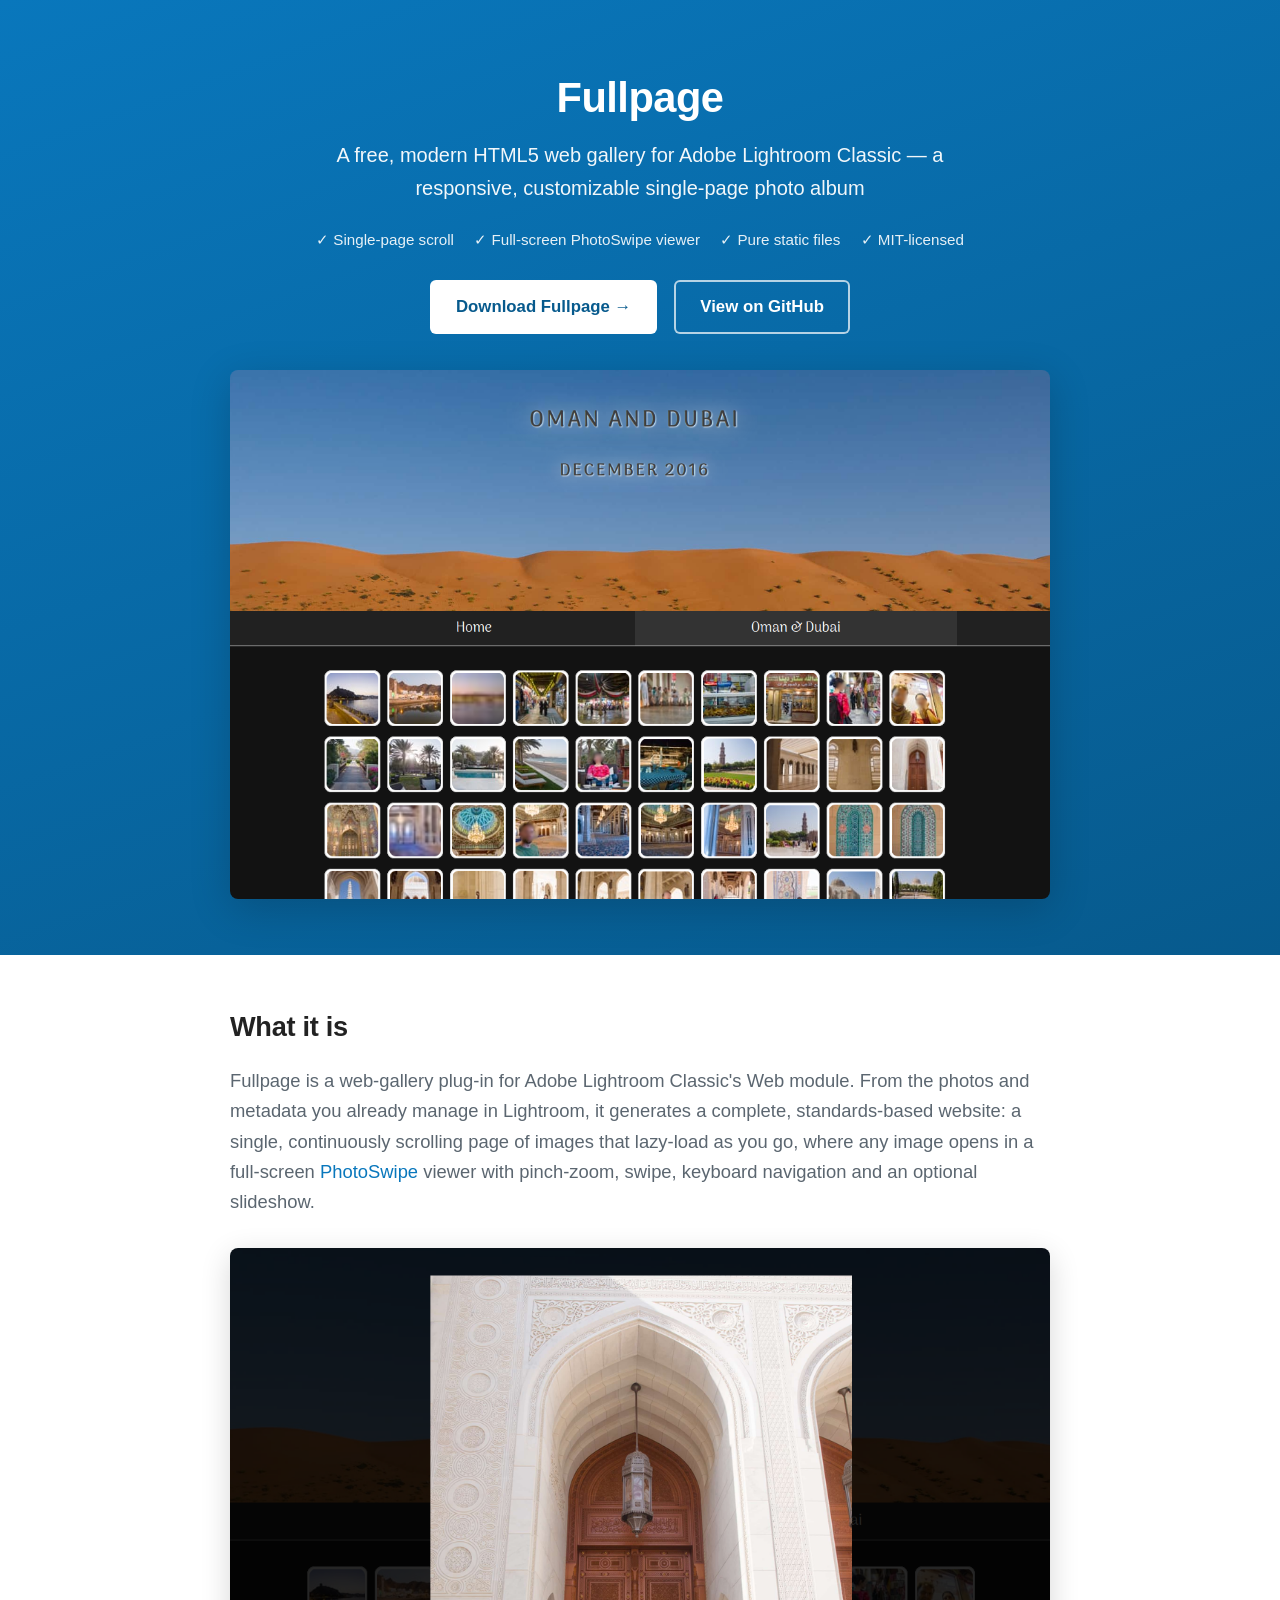
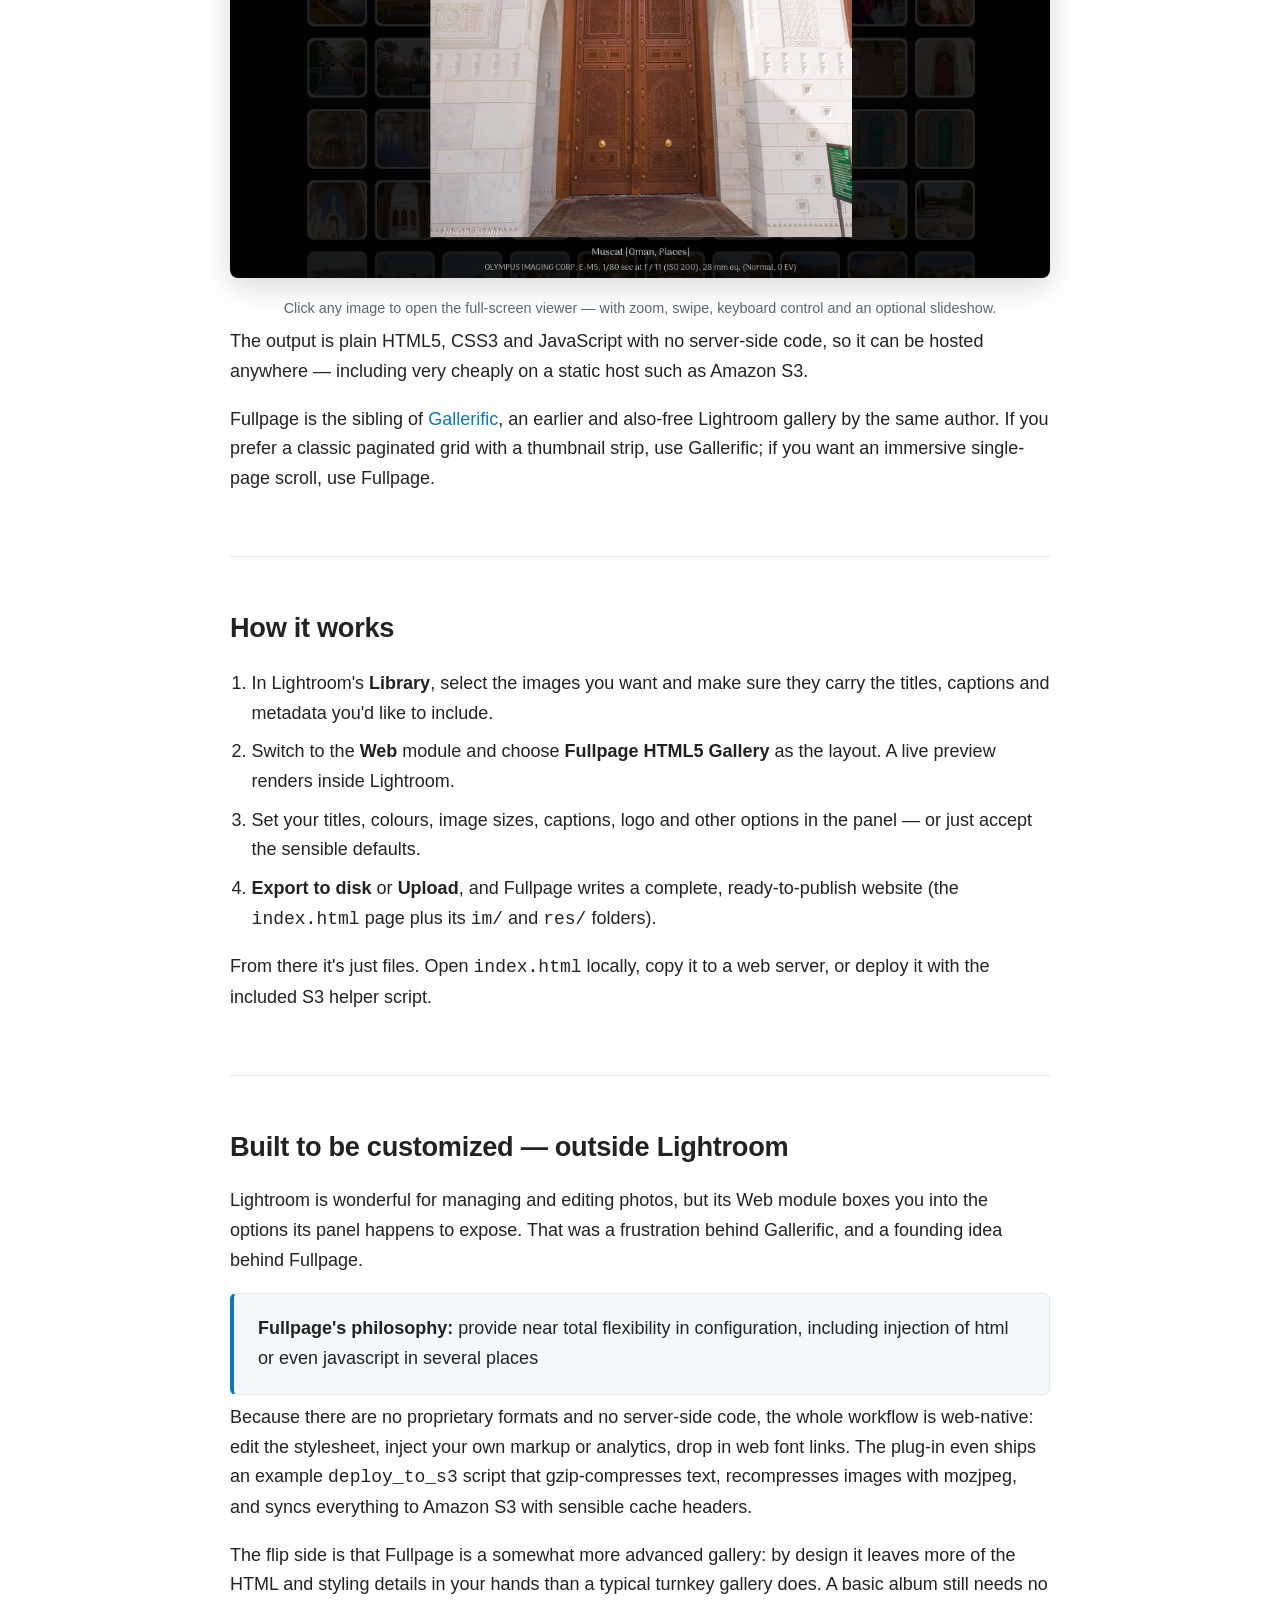
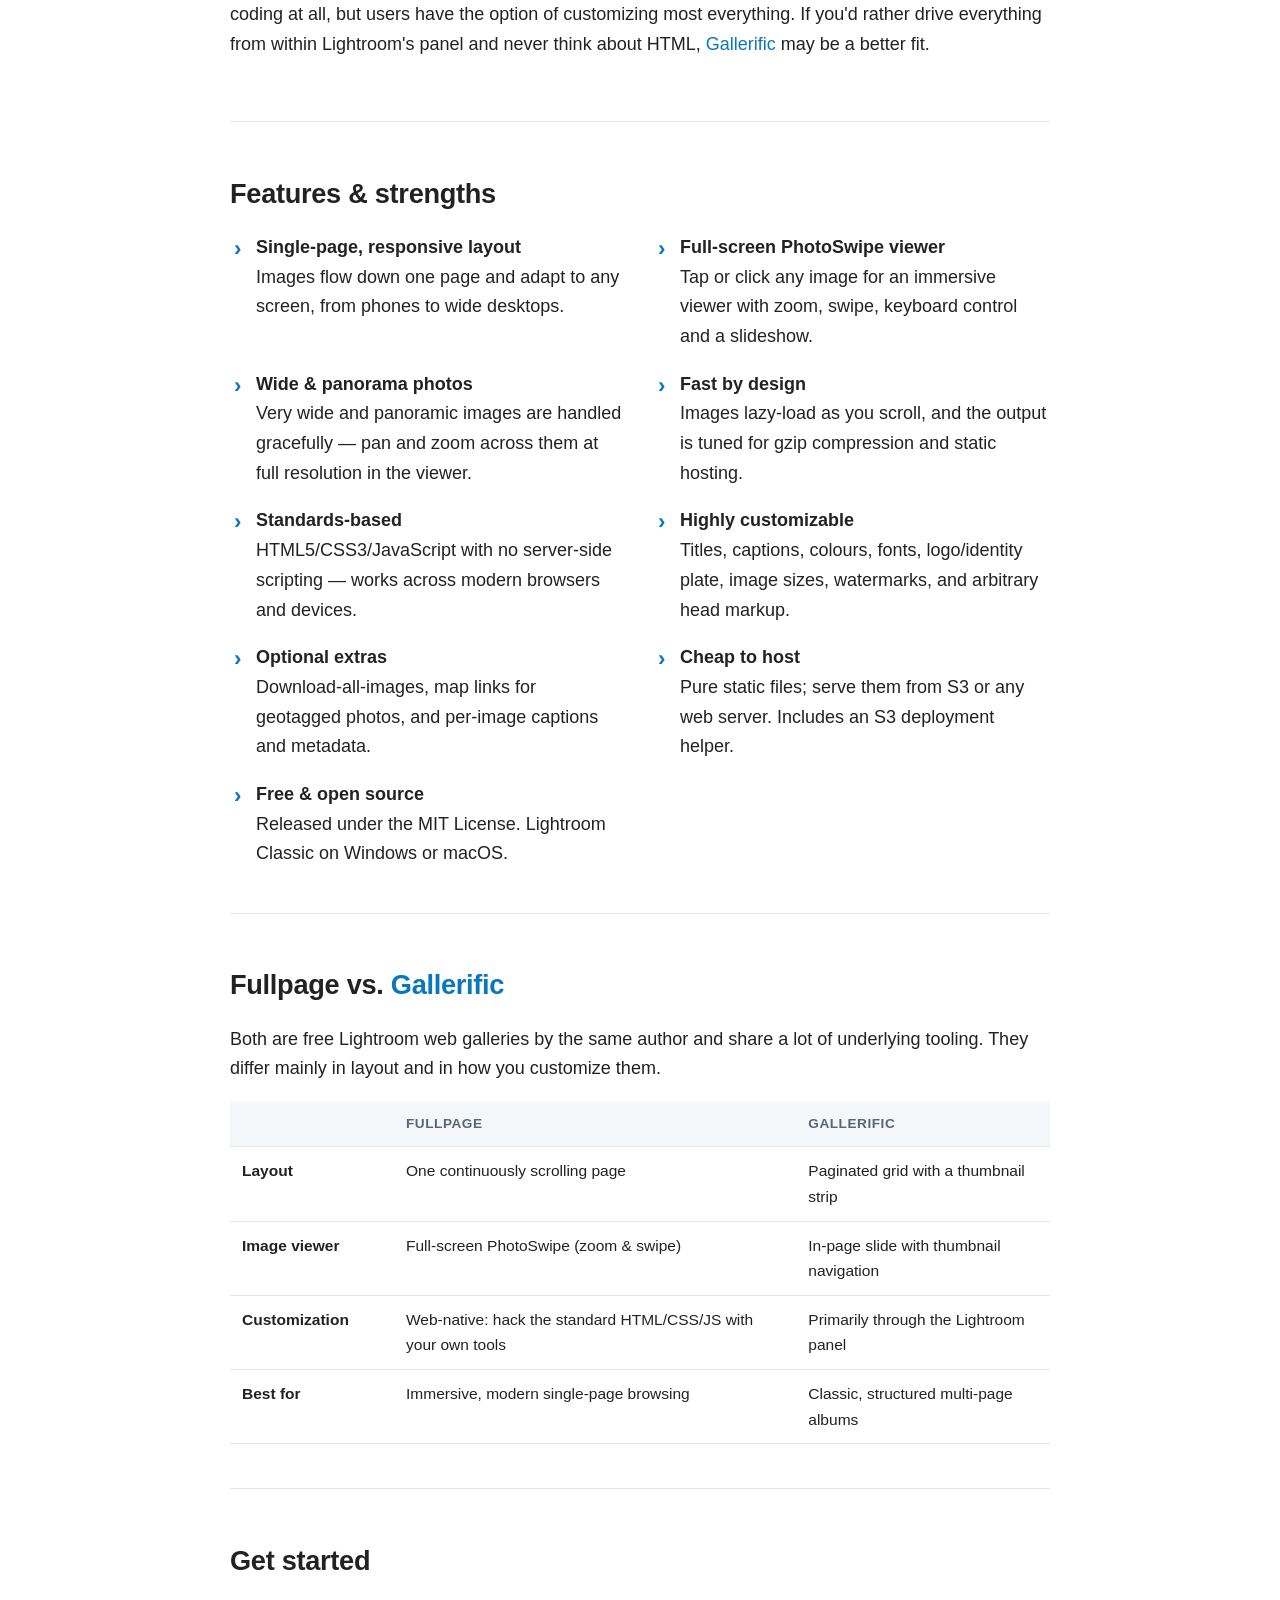
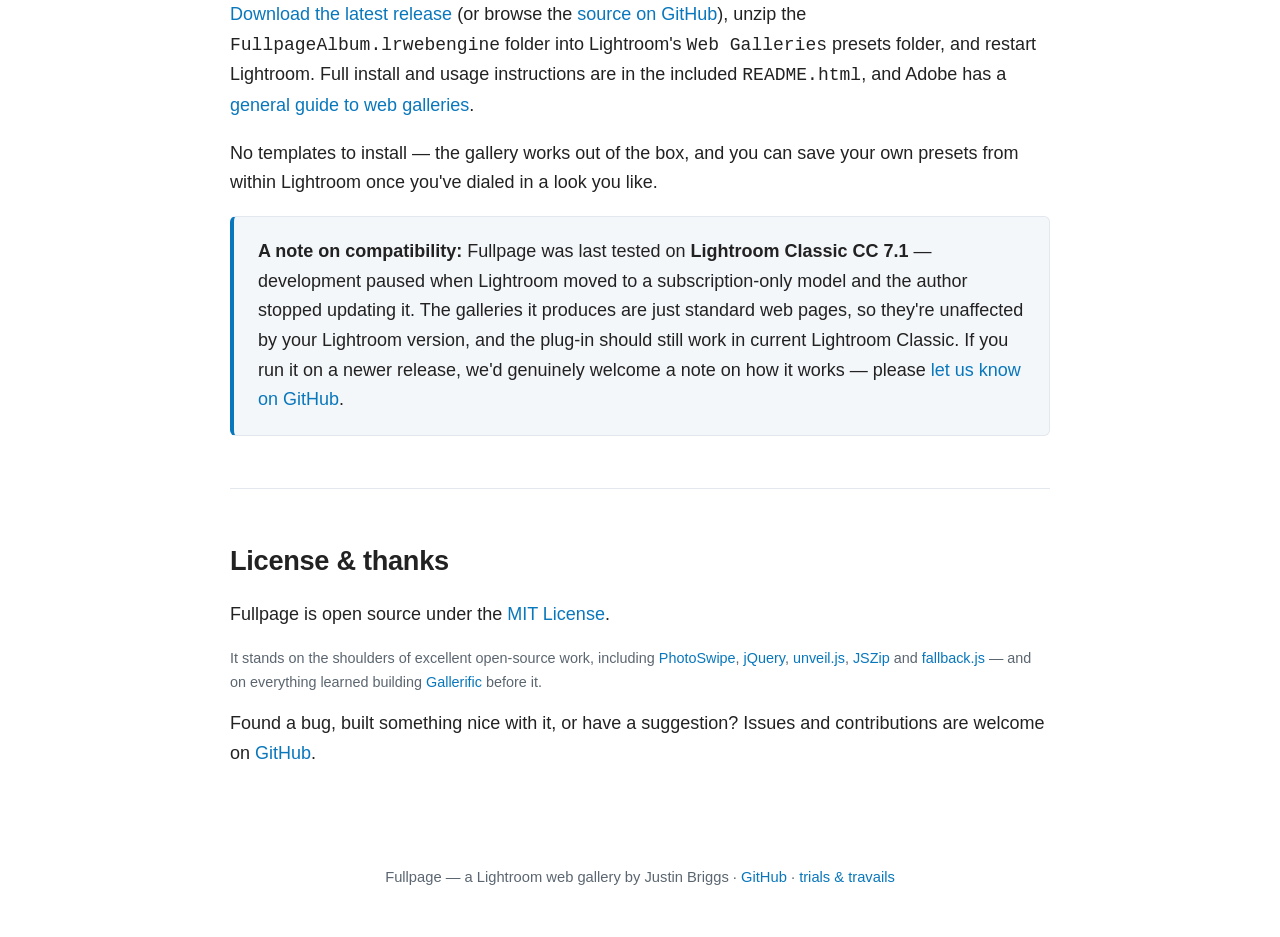
==== docs/index.html @ efa72e16 "Initial public release of the Fullpage Lightroom web gallery Release repository for the Fullpage HTM" ====
<!DOCTYPE html>
<html lang="en">
<head>
<meta charset="utf-8">
<meta name="viewport" content="width=device-width, initial-scale=1">
<title>Fullpage — a modern, customizable HTML5 web gallery for Adobe Lightroom</title>
<meta name="description" content="Fullpage is a free, open-source Adobe Lightroom Classic web gallery: a responsive, customizable single-page scrolling photo album with a full-screen PhotoSwipe viewer.">
<style>
  :root{
    --accent:#0977bc;
    --accent-dark:#075a8d;
    --ink:#222;
    --muted:#5b6670;
    --bg:#ffffff;
    --soft:#f4f7fa;
    --border:#e2e8ee;
    --maxw:860px;
  }
  *{box-sizing:border-box}
  html{-webkit-text-size-adjust:100%}
  body{
    margin:0;color:var(--ink);background:var(--bg);
    font-family:-apple-system,BlinkMacSystemFont,"Segoe UI",Roboto,Helvetica,Arial,sans-serif;
    line-height:1.65;font-size:18px;
  }
  a{color:var(--accent);text-decoration:none}
  a:hover{text-decoration:underline}
  .wrap{max-width:var(--maxw);margin:0 auto;padding:0 20px}
  header.hero{
    background:linear-gradient(160deg,var(--accent),var(--accent-dark));
    color:#fff;padding:64px 0 56px;text-align:center;
  }
  header.hero h1{margin:0 0 .15em;font-size:2.6rem;font-weight:700;letter-spacing:-.5px}
  header.hero .tag{font-size:1.25rem;opacity:.95;margin:0 auto;max-width:640px}
  header.hero .badges{margin-top:22px;font-size:.95rem;opacity:.9}
  header.hero .badges span{display:inline-block;margin:0 8px;white-space:nowrap}
  .cta{display:inline-block;margin:28px 6px 0;background:#fff;color:var(--accent-dark);
    font-weight:600;padding:13px 26px;border-radius:6px;font-size:1.05rem}
  .cta:hover{text-decoration:none;background:#eef6fc}
  .cta.secondary{background:transparent;color:#fff;box-shadow:inset 0 0 0 2px rgba(255,255,255,.7)}
  .cta.secondary:hover{background:rgba(255,255,255,.12)}
  .shot{display:block;max-width:100%;height:auto;margin:36px auto 0;border-radius:8px;
    box-shadow:0 10px 40px rgba(0,0,0,.18)}
  figure.fig{margin:30px 0 6px;text-align:center}
  figure.fig img{max-width:100%;height:auto;border-radius:8px;box-shadow:0 8px 30px rgba(0,0,0,.16)}
  figure.fig figcaption{font-size:.9rem;color:var(--muted);margin-top:10px}
  main section{padding:44px 0;border-bottom:1px solid var(--border)}
  main section:last-of-type{border-bottom:none}
  h2{font-size:1.7rem;margin:.2em 0 .6em;letter-spacing:-.3px}
  h3{font-size:1.15rem;margin:1.4em 0 .3em}
  p{margin:0 0 1em}
  .lead{font-size:1.15rem;color:var(--muted)}
  ul.features{list-style:none;padding:0;margin:0;display:grid;grid-template-columns:1fr 1fr;gap:18px 28px}
  ul.features li{position:relative;padding-left:26px}
  ul.features li::before{content:"›";position:absolute;left:4px;top:-2px;color:var(--accent);font-size:1.4rem;font-weight:700}
  ul.features li b{display:block}
  .callout{background:var(--soft);border:1px solid var(--border);border-left:4px solid var(--accent);
    border-radius:6px;padding:20px 24px;margin:8px 0}
  table.compare{width:100%;border-collapse:collapse;margin-top:8px;font-size:.97rem}
  table.compare th,table.compare td{text-align:left;padding:11px 12px;border-bottom:1px solid var(--border);vertical-align:top}
  table.compare th{background:var(--soft);font-size:.85rem;text-transform:uppercase;letter-spacing:.04em;color:var(--muted)}
  table.compare td:first-child{font-weight:600;width:20%}
  ol.steps{padding-left:1.2em}
  ol.steps li{margin-bottom:.5em}
  footer{padding:34px 0 48px;color:var(--muted);font-size:.92rem;text-align:center}
  .credits{font-size:.9rem;color:var(--muted)}
  @media (max-width:620px){
    header.hero h1{font-size:2rem}
    body{font-size:17px}
    ul.features{grid-template-columns:1fr}
    .wrap{padding:0 16px}
  }
</style>
</head>
<body>

<header class="hero">
  <div class="wrap">
    <h1>Fullpage</h1>
    <p class="tag">A free, modern HTML5 web gallery for Adobe Lightroom Classic — a responsive, customizable single-page photo album</p>
    <div class="badges">
      <span>✓ Single-page scroll</span>
      <span>✓ Full-screen PhotoSwipe viewer</span>
      <span>✓ Pure static files</span>
      <span>✓ MIT-licensed</span>
    </div>
    <a class="cta" href="https://github.com/jtbr/FullpageAlbum.lrwebengine/releases/latest/download/FullpageAlbum.lrwebengine.zip">Download Fullpage →</a>
    <a class="cta secondary" href="https://github.com/jtbr/FullpageAlbum.lrwebengine">View on GitHub</a>
    <img class="shot" src="fullpage-screenshot.png" alt="The single-page scrolling layout of a Fullpage gallery in a web browser">
  </div>
</header>

<main class="wrap">

  <section id="what">
    <h2>What it is</h2>
    <p class="lead">Fullpage is a web-gallery plug-in for Adobe Lightroom Classic's Web module. From the photos and metadata you already manage in Lightroom, it generates a complete, standards-based website: a single, continuously scrolling page of images that lazy-load as you go, where any image opens in a full-screen <a href="https://photoswipe.com/">PhotoSwipe</a> viewer with pinch-zoom, swipe, keyboard navigation and an optional slideshow.</p>
    <figure class="fig">
      <img src="fullpage-viewer.png" alt="The full-screen PhotoSwipe image viewer open in a Fullpage gallery">
      <figcaption>Click any image to open the full-screen viewer — with zoom, swipe, keyboard control and an optional slideshow.</figcaption>
    </figure>
    <p>The output is plain HTML5, CSS3 and JavaScript with no server-side code, so it can be hosted anywhere — including very cheaply on a static host such as Amazon S3.</p>
    <p>Fullpage is the sibling of <a href="https://trialstravails.blogspot.com/2015/07/gallerific.html">Gallerific</a>, an earlier and also-free Lightroom gallery by the same author. If you prefer a classic paginated grid with a thumbnail strip, use Gallerific; if you want an immersive single-page scroll, use Fullpage.</p>
  </section>

  <section id="how">
    <h2>How it works</h2>
    <ol class="steps">
      <li>In Lightroom's <b>Library</b>, select the images you want and make sure they carry the titles, captions and metadata you'd like to include.</li>
      <li>Switch to the <b>Web</b> module and choose <b>Fullpage HTML5 Gallery</b> as the layout. A live preview renders inside Lightroom.</li>
      <li>Set your titles, colours, image sizes, captions, logo and other options in the panel — or just accept the sensible defaults.</li>
      <li><b>Export to disk</b> or <b>Upload</b>, and Fullpage writes a complete, ready-to-publish website (the <code>index.html</code> page plus its <code>im/</code> and <code>res/</code> folders).</li>
    </ol>
    <p>From there it's just files. Open <code>index.html</code> locally, copy it to a web server, or deploy it with the included S3 helper script.</p>
  </section>

  <section id="customize">
    <h2>Built to be customized — outside Lightroom</h2>
    <p>Lightroom is wonderful for managing and editing photos, but its Web module boxes you into the options its panel happens to expose. That was a frustration behind Gallerific, and a founding idea behind Fullpage.</p>
    <div class="callout">
      <p style="margin:0"><b>Fullpage's philosophy:</b> provide near total flexibility in configuration, including injection of html or even javascript in several places</p>
    </div>
    <p>Because there are no proprietary formats and no server-side code, the whole workflow is web-native: edit the stylesheet, inject your own markup or analytics, drop in web font links. The plug-in even ships an example <code>deploy_to_s3</code> script that gzip-compresses text, recompresses images with mozjpeg, and syncs everything to Amazon S3 with sensible cache headers.</p>
    <p>The flip side is that Fullpage is a somewhat more advanced gallery: by design it leaves more of the HTML and styling details in your hands than a typical turnkey gallery does. A basic album still needs no coding at all, but users have the option of customizing most everything. If you'd rather drive everything from within Lightroom's panel and never think about HTML, <a href="https://trialstravails.blogspot.com/2015/07/gallerific.html">Gallerific</a> may be a better fit.</p>
  </section>

  <section id="features">
    <h2>Features &amp; strengths</h2>
    <ul class="features">
      <li><b>Single-page, responsive layout</b>Images flow down one page and adapt to any screen, from phones to wide desktops.</li>
      <li><b>Full-screen PhotoSwipe viewer</b>Tap or click any image for an immersive viewer with zoom, swipe, keyboard control and a slideshow.</li>
      <li><b>Wide &amp; panorama photos</b>Very wide and panoramic images are handled gracefully — pan and zoom across them at full resolution in the viewer.</li>
      <li><b>Fast by design</b>Images lazy-load as you scroll, and the output is tuned for gzip compression and static hosting.</li>
      <li><b>Standards-based</b>HTML5/CSS3/JavaScript with no server-side scripting — works across modern browsers and devices.</li>
      <li><b>Highly customizable</b>Titles, captions, colours, fonts, logo/identity plate, image sizes, watermarks, and arbitrary head markup.</li>
      <li><b>Optional extras</b>Download-all-images, map links for geotagged photos, and per-image captions and metadata.</li>
      <li><b>Cheap to host</b>Pure static files; serve them from S3 or any web server. Includes an S3 deployment helper.</li>
      <li><b>Free &amp; open source</b>Released under the MIT License. Lightroom Classic on Windows or macOS.</li>
    </ul>
  </section>

  <section id="vs-gallerific">
    <h2>Fullpage vs. <a href="https://trialstravails.blogspot.com/2015/07/gallerific.html">Gallerific</a></h2>
    <p>Both are free Lightroom web galleries by the same author and share a lot of underlying tooling. They differ mainly in layout and in how you customize them.</p>
    <table class="compare">
      <thead><tr><th></th><th>Fullpage</th><th>Gallerific</th></tr></thead>
      <tbody>
        <tr><td>Layout</td><td>One continuously scrolling page</td><td>Paginated grid with a thumbnail strip</td></tr>
        <tr><td>Image viewer</td><td>Full-screen PhotoSwipe (zoom &amp; swipe)</td><td>In-page slide with thumbnail navigation</td></tr>
        <tr><td>Customization</td><td>Web-native: hack the standard HTML/CSS/JS with your own tools</td><td>Primarily through the Lightroom panel</td></tr>
        <tr><td>Best for</td><td>Immersive, modern single-page browsing</td><td>Classic, structured multi-page albums</td></tr>
      </tbody>
    </table>
  </section>

  <section id="get">
    <h2>Get started</h2>
    <p><a href="https://github.com/jtbr/FullpageAlbum.lrwebengine/releases/latest/download/FullpageAlbum.lrwebengine.zip">Download the latest release</a> (or browse the <a href="https://github.com/jtbr/FullpageAlbum.lrwebengine">source on GitHub</a>), unzip the <code>FullpageAlbum.lrwebengine</code> folder into Lightroom's <code>Web Galleries</code> presets folder, and restart Lightroom. Full install and usage instructions are in the included <code>README.html</code>, and Adobe has a <a href="https://helpx.adobe.com/lightroom/help/creating-web-galleries-basic-workflow.html">general guide to web galleries</a>.</p>
    <p>No templates to install — the gallery works out of the box, and you can save your own presets from within Lightroom once you've dialed in a look you like.</p>
    <div class="callout">
      <p style="margin:0"><b>A note on compatibility:</b> Fullpage was last tested on <b>Lightroom Classic CC 7.1</b> — development paused when Lightroom moved to a subscription-only model and the author stopped updating it. The galleries it produces are just standard web pages, so they're unaffected by your Lightroom version, and the plug-in should still work in current Lightroom Classic. If you run it on a newer release, we'd genuinely welcome a note on how it works — please <a href="https://github.com/jtbr/FullpageAlbum.lrwebengine/issues">let us know on GitHub</a>.</p>
    </div>
  </section>

  <section id="credits">
    <h2>License &amp; thanks</h2>
    <p>Fullpage is open source under the <a href="https://opensource.org/licenses/mit-license.php">MIT License</a>.</p>
    <p class="credits">It stands on the shoulders of excellent open-source work, including <a href="https://photoswipe.com/">PhotoSwipe</a>, <a href="https://jquery.com/">jQuery</a>, <a href="https://github.com/luis-almeida/unveil">unveil.js</a>, <a href="https://stuk.github.io/jszip/">JSZip</a> and <a href="https://github.com/dolox/fallback/">fallback.js</a> — and on everything learned building <a href="https://trialstravails.blogspot.com/2015/07/gallerific.html">Gallerific</a> before it.</p>
    <p>Found a bug, built something nice with it, or have a suggestion? Issues and contributions are welcome on <a href="https://github.com/jtbr/FullpageAlbum.lrwebengine">GitHub</a>.</p>
  </section>

</main>

<footer>
  <div class="wrap">
    Fullpage — a Lightroom web gallery by Justin Briggs · <a href="https://github.com/jtbr/FullpageAlbum.lrwebengine">GitHub</a> · <a href="https://trialstravails.blogspot.com">trials &amp; travails</a>
  </div>
</footer>

</body>
</html>
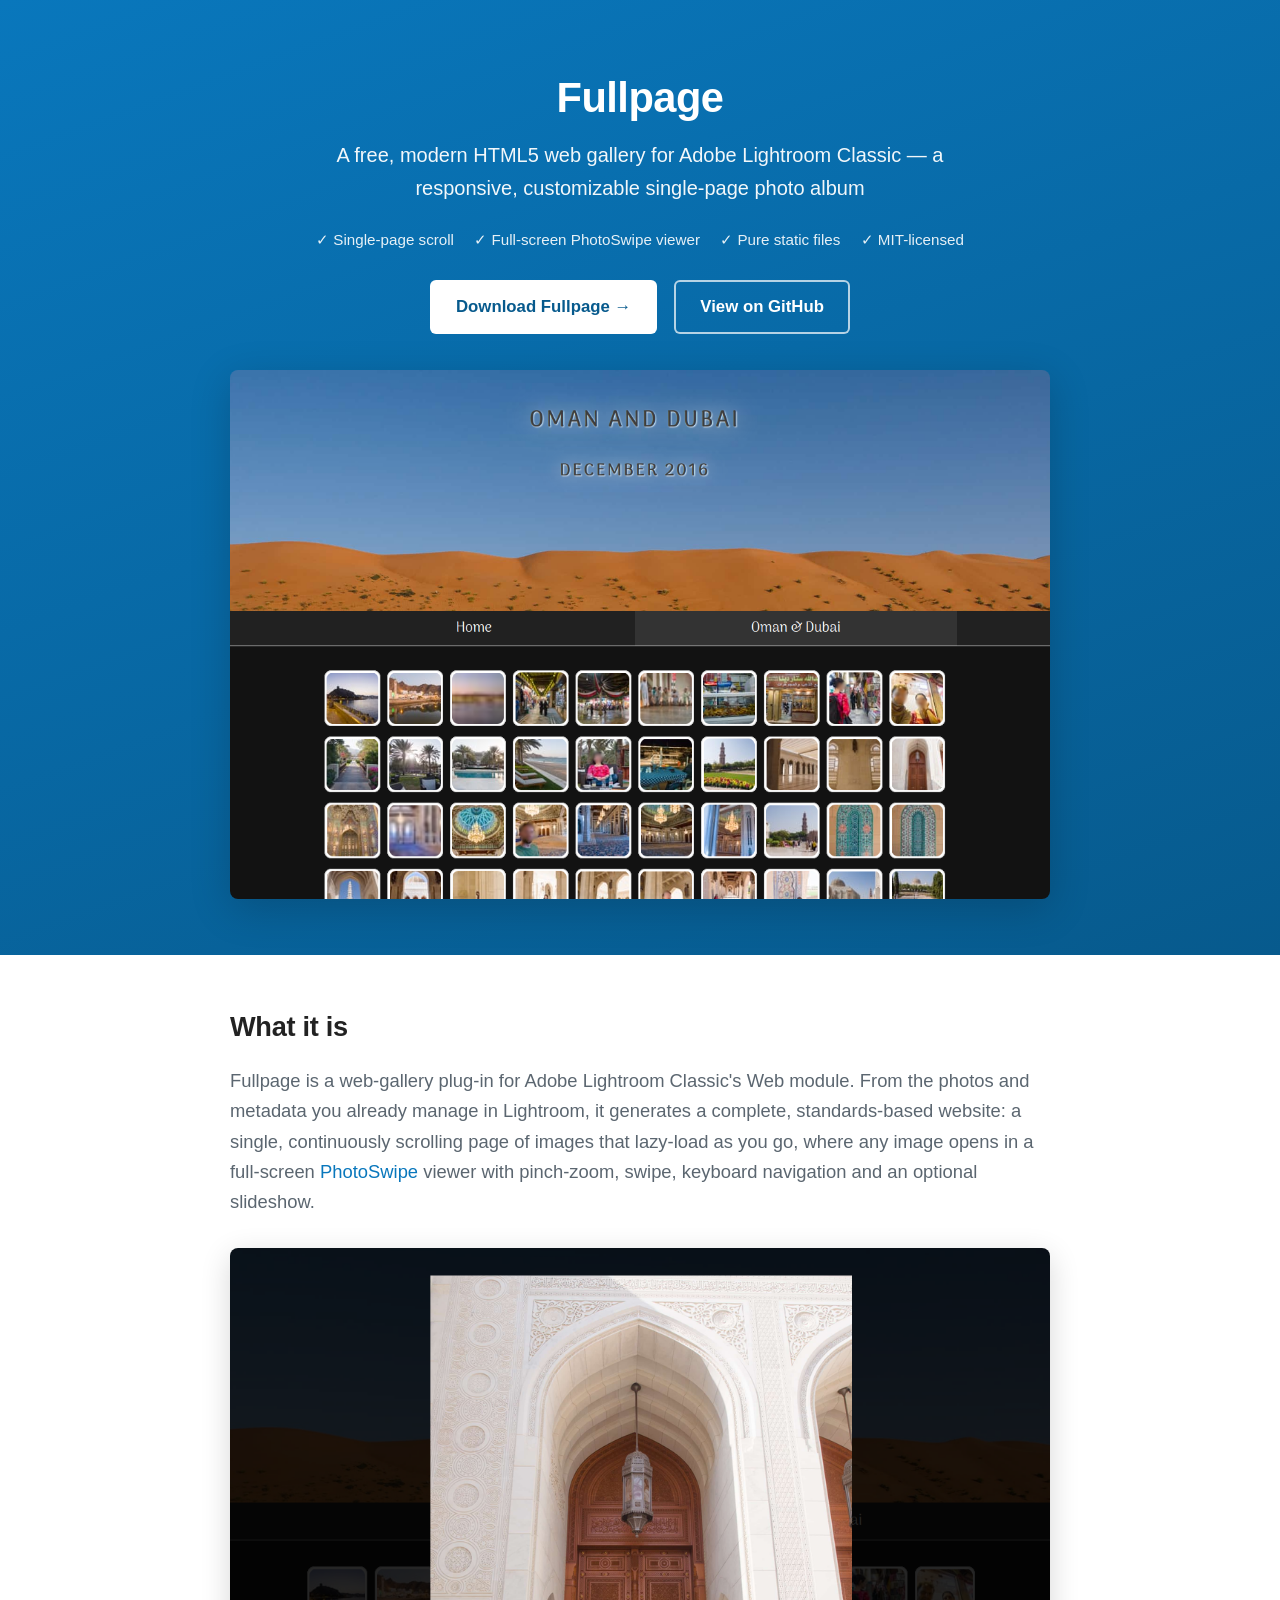
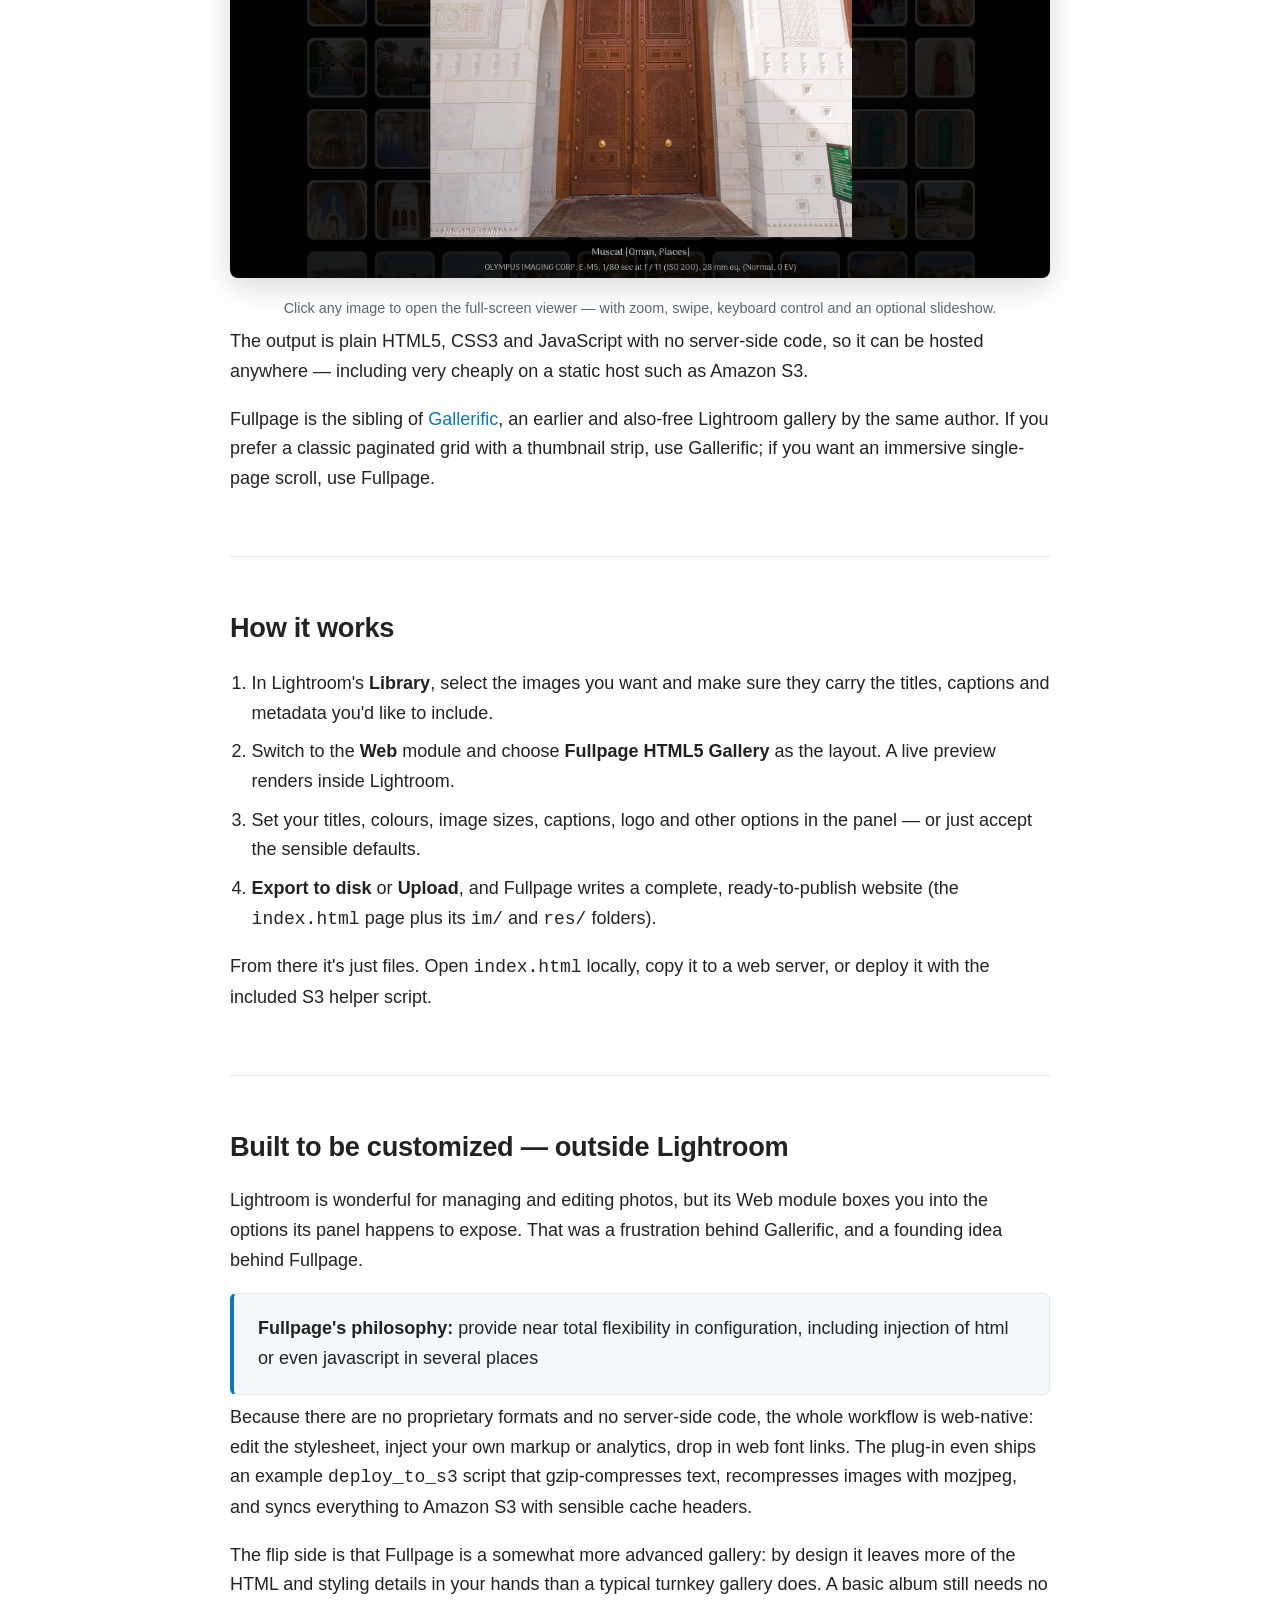
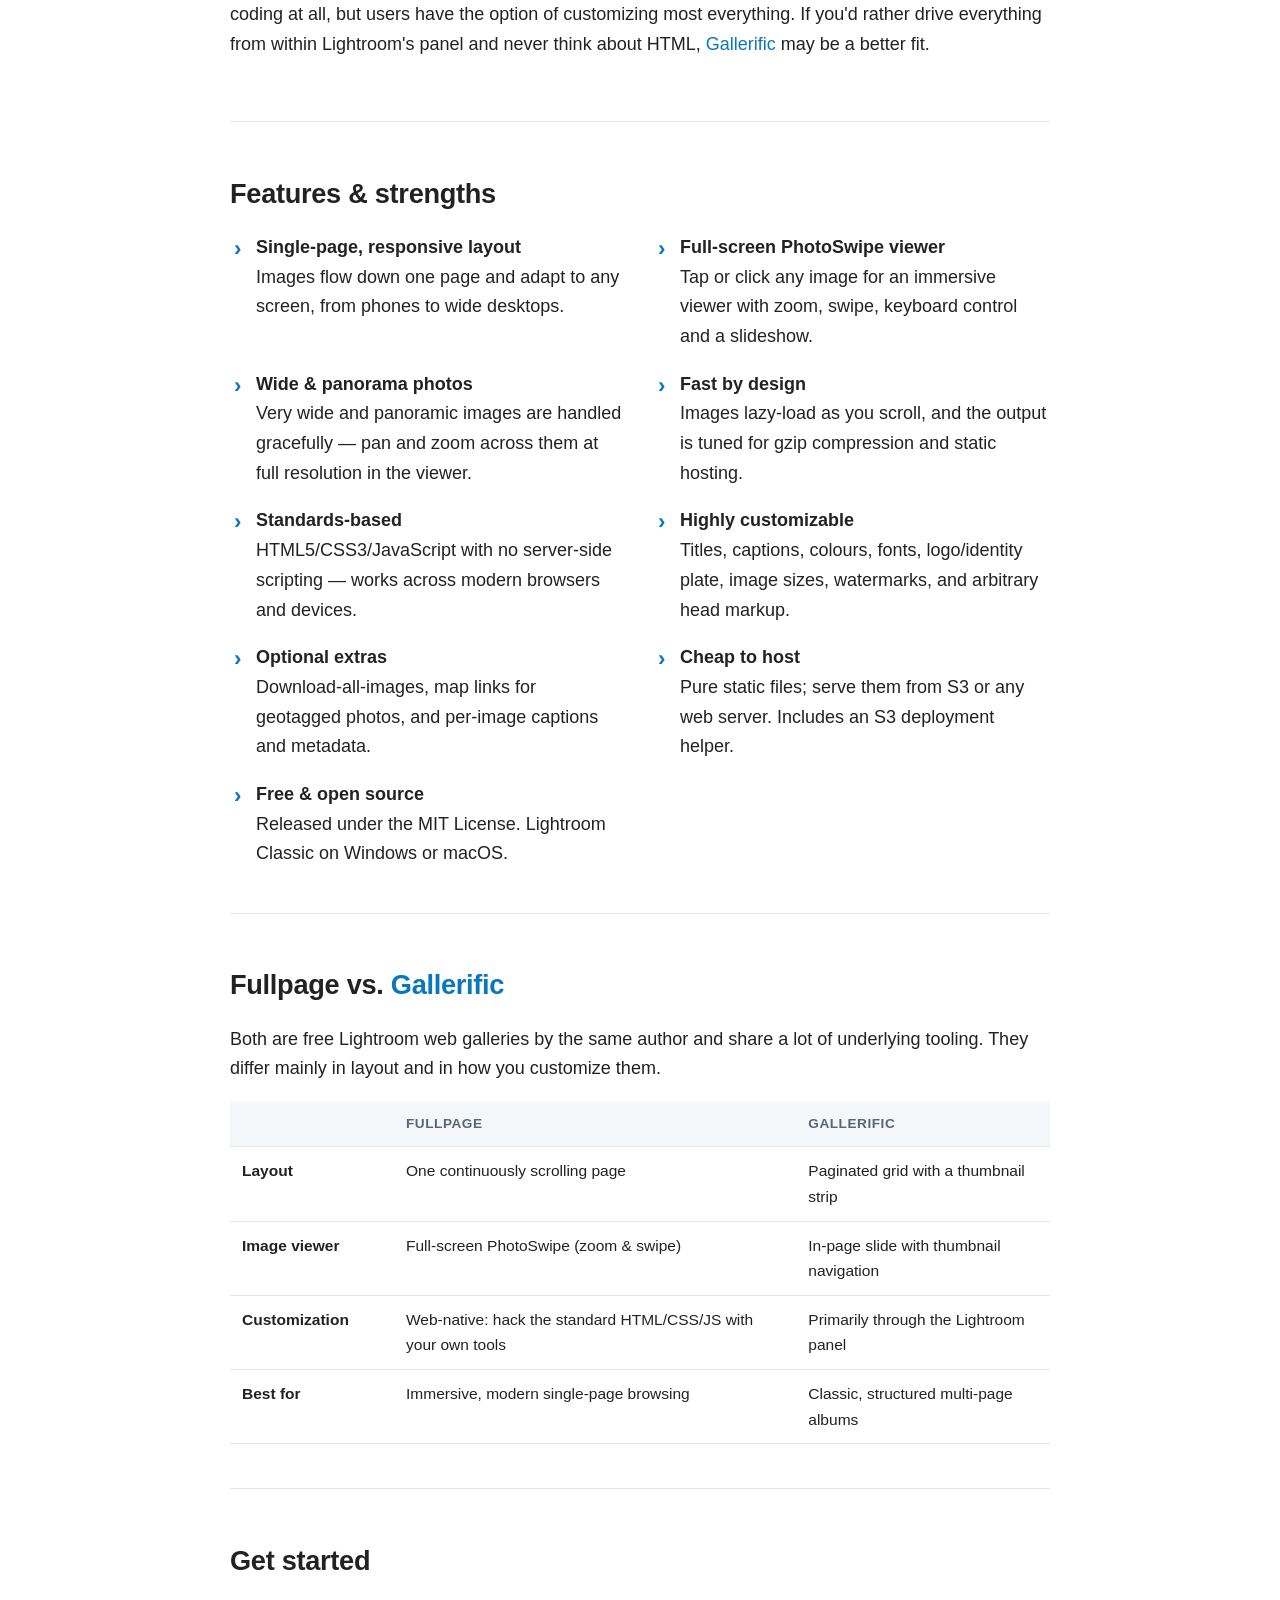
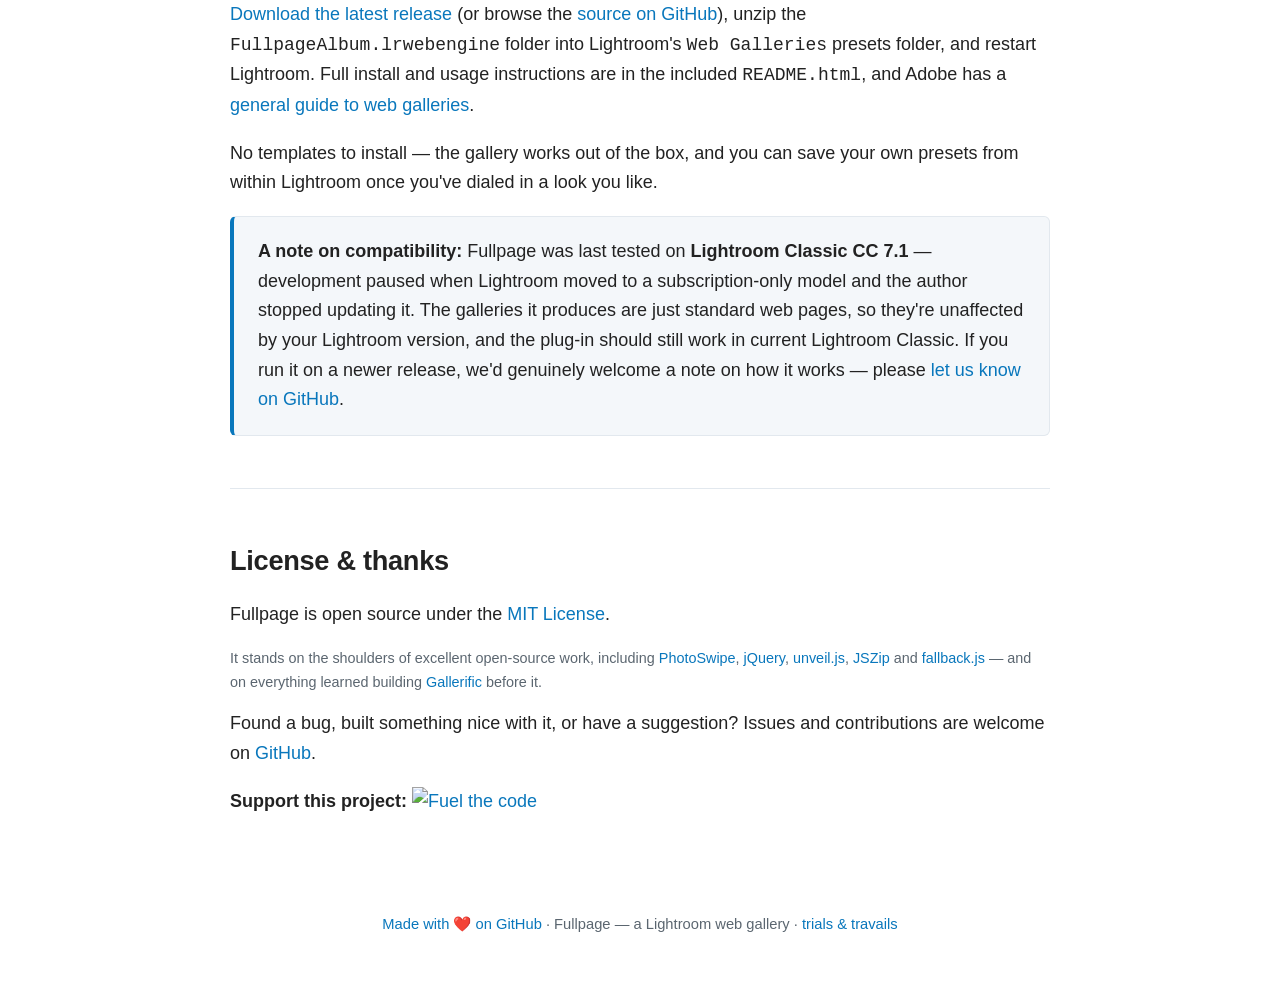
==== commit c4dee2eb: "No code changes. Sync from hg rev 098285698338" ====
--- a/docs/index.html
+++ b/docs/index.html
@@ -71,6 +71,8 @@
     .wrap{padding:0 16px}
   }
 </style>
+<script async defer src="https://nocookieanalytics.com/latest.js"></script>
+<script>document.addEventListener('click',function(e){var a=e.target.closest('a');if(!a)return;var h=a.getAttribute('href');if(!h||h.charAt(0)==='#')return;if(typeof nca_event==='function')nca_event('linkto_'+a.href);if(a.target!=='_blank'&&!h.startsWith('mailto:')){e.preventDefault();setTimeout(function(){window.location.href=a.href},150)}})</script>
 </head>
 <body>
 
@@ -84,7 +86,7 @@
       <span>✓ Pure static files</span>
       <span>✓ MIT-licensed</span>
     </div>
-    <a class="cta" href="https://github.com/jtbr/FullpageAlbum.lrwebengine/releases/latest/download/FullpageAlbum.lrwebengine.zip">Download Fullpage →</a>
+    <a class="cta" href="https://github.com/jtbr/FullpageAlbum.lrwebengine/releases/latest/download/Fullpage-LightroomWebGallery.zip">Download Fullpage →</a>
     <a class="cta secondary" href="https://github.com/jtbr/FullpageAlbum.lrwebengine">View on GitHub</a>
     <img class="shot" src="fullpage-screenshot.png" alt="The single-page scrolling layout of a Fullpage gallery in a web browser">
   </div>
@@ -155,7 +157,7 @@
 
   <section id="get">
     <h2>Get started</h2>
-    <p><a href="https://github.com/jtbr/FullpageAlbum.lrwebengine/releases/latest/download/FullpageAlbum.lrwebengine.zip">Download the latest release</a> (or browse the <a href="https://github.com/jtbr/FullpageAlbum.lrwebengine">source on GitHub</a>), unzip the <code>FullpageAlbum.lrwebengine</code> folder into Lightroom's <code>Web Galleries</code> presets folder, and restart Lightroom. Full install and usage instructions are in the included <code>README.html</code>, and Adobe has a <a href="https://helpx.adobe.com/lightroom/help/creating-web-galleries-basic-workflow.html">general guide to web galleries</a>.</p>
+    <p><a href="https://github.com/jtbr/FullpageAlbum.lrwebengine/releases/latest/download/Fullpage-LightroomWebGallery.zip">Download the latest release</a> (or browse the <a href="https://github.com/jtbr/FullpageAlbum.lrwebengine">source on GitHub</a>), unzip the <code>FullpageAlbum.lrwebengine</code> folder into Lightroom's <code>Web Galleries</code> presets folder, and restart Lightroom. Full install and usage instructions are in the included <code>README.html</code>, and Adobe has a <a href="https://helpx.adobe.com/lightroom/help/creating-web-galleries-basic-workflow.html">general guide to web galleries</a>.</p>
     <p>No templates to install — the gallery works out of the box, and you can save your own presets from within Lightroom once you've dialed in a look you like.</p>
     <div class="callout">
       <p style="margin:0"><b>A note on compatibility:</b> Fullpage was last tested on <b>Lightroom Classic CC 7.1</b> — development paused when Lightroom moved to a subscription-only model and the author stopped updating it. The galleries it produces are just standard web pages, so they're unaffected by your Lightroom version, and the plug-in should still work in current Lightroom Classic. If you run it on a newer release, we'd genuinely welcome a note on how it works — please <a href="https://github.com/jtbr/FullpageAlbum.lrwebengine/issues">let us know on GitHub</a>.</p>
@@ -167,13 +169,13 @@
     <p>Fullpage is open source under the <a href="https://opensource.org/licenses/mit-license.php">MIT License</a>.</p>
     <p class="credits">It stands on the shoulders of excellent open-source work, including <a href="https://photoswipe.com/">PhotoSwipe</a>, <a href="https://jquery.com/">jQuery</a>, <a href="https://github.com/luis-almeida/unveil">unveil.js</a>, <a href="https://stuk.github.io/jszip/">JSZip</a> and <a href="https://github.com/dolox/fallback/">fallback.js</a> — and on everything learned building <a href="https://trialstravails.blogspot.com/2015/07/gallerific.html">Gallerific</a> before it.</p>
     <p>Found a bug, built something nice with it, or have a suggestion? Issues and contributions are welcome on <a href="https://github.com/jtbr/FullpageAlbum.lrwebengine">GitHub</a>.</p>
+	<p><strong>Support this project:</strong> <a href="https://justinbriggs.net/tips/" target="_blank" rel="noopener"><img src="https://justinbriggs.net/tips-badge.svg" alt="Fuel the code"></a></p>
   </section>
-
 </main>
 
 <footer>
   <div class="wrap">
-    Fullpage — a Lightroom web gallery by Justin Briggs · <a href="https://github.com/jtbr/FullpageAlbum.lrwebengine">GitHub</a> · <a href="https://trialstravails.blogspot.com">trials &amp; travails</a>
+    <a href="https://github.com/jtbr/FullpageAlbum.lrwebengine">Made with ❤️ on GitHub</a> · Fullpage — a Lightroom web gallery · <a href="https://trialstravails.blogspot.com">trials &amp; travails</a>
   </div>
 </footer>
 
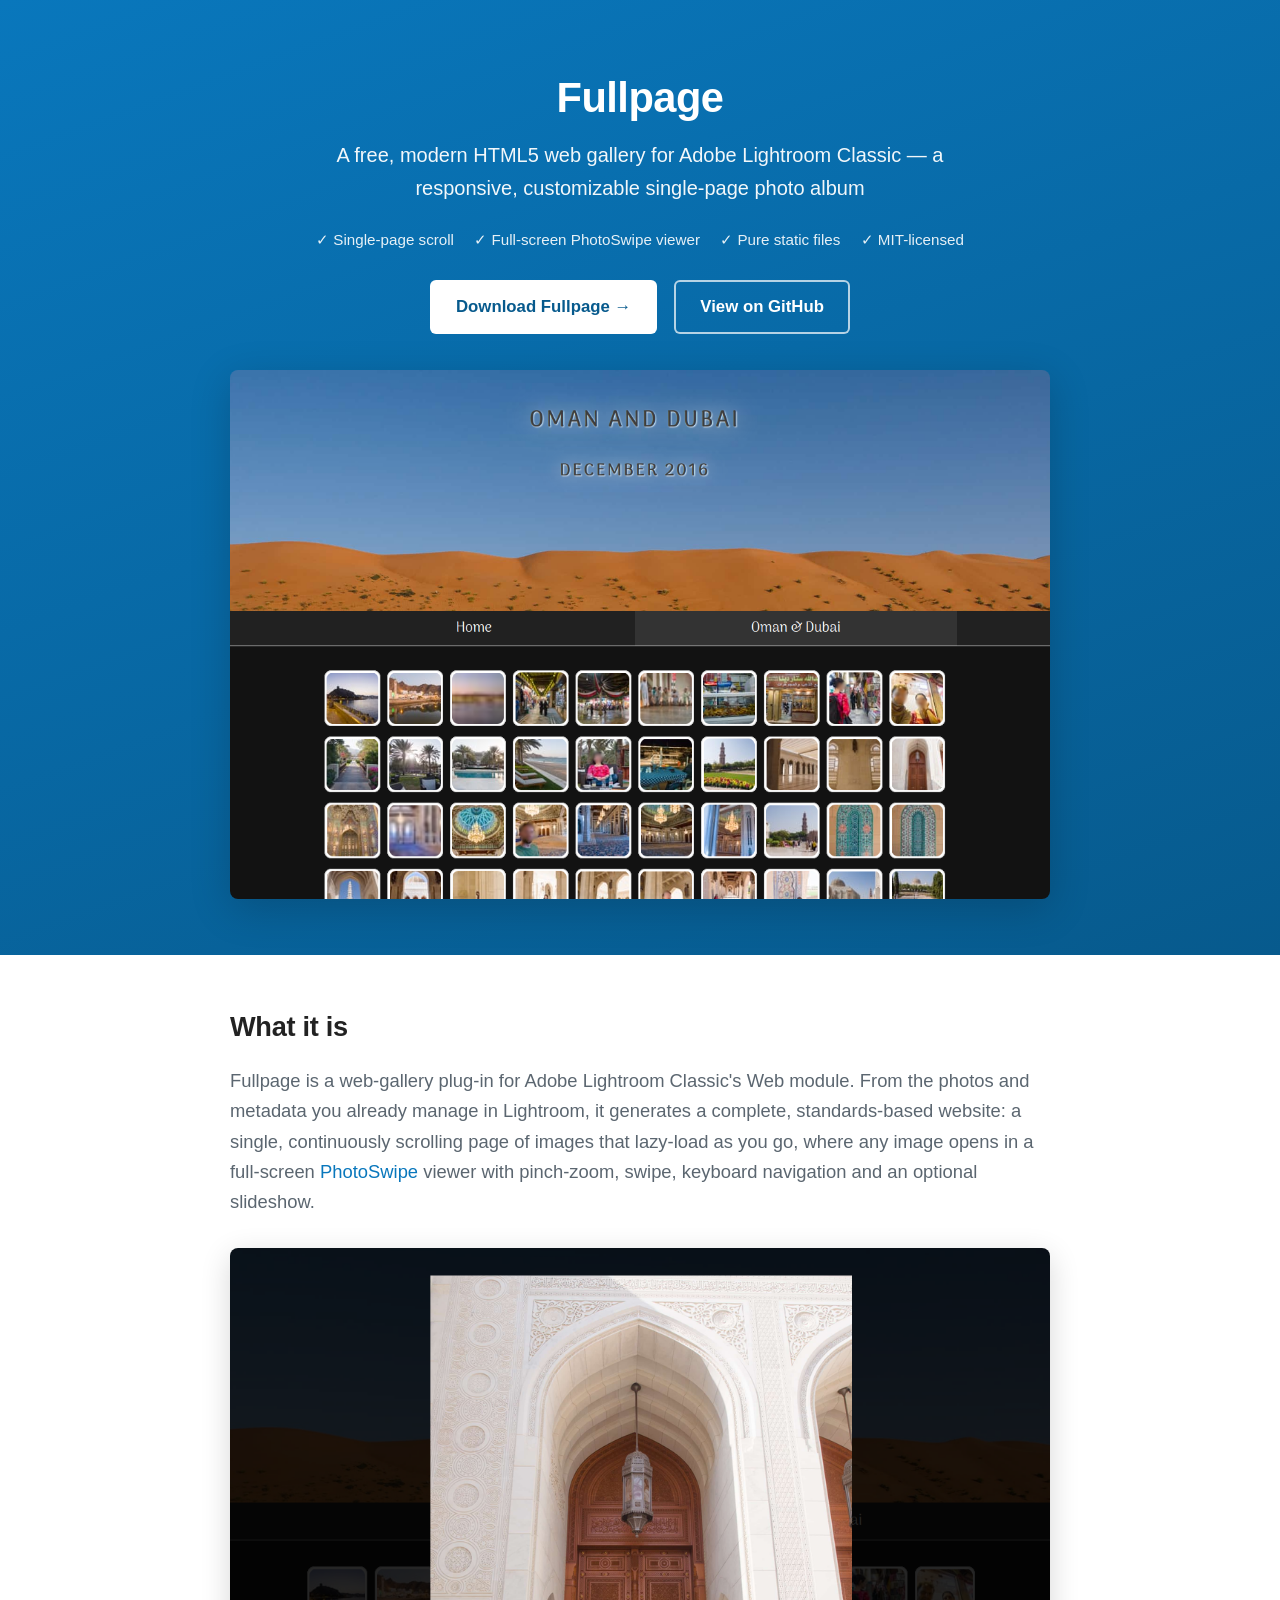
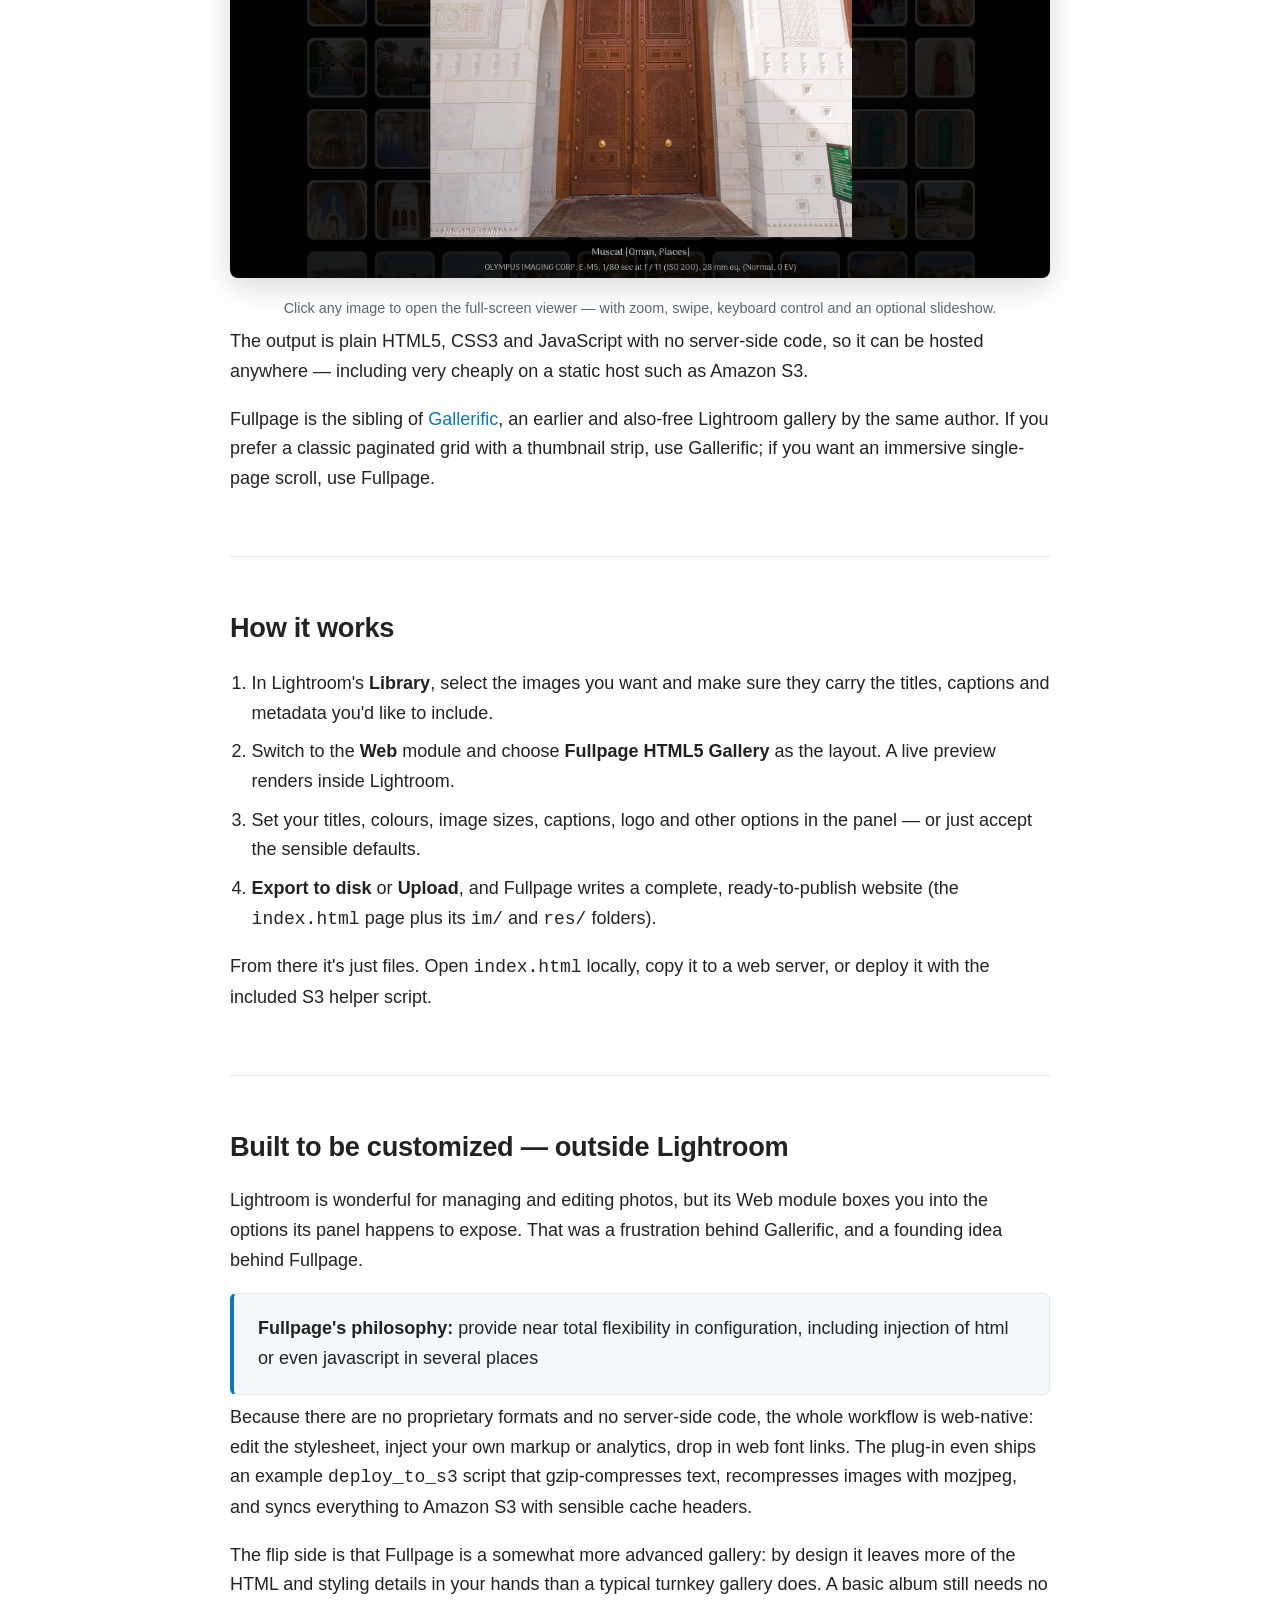
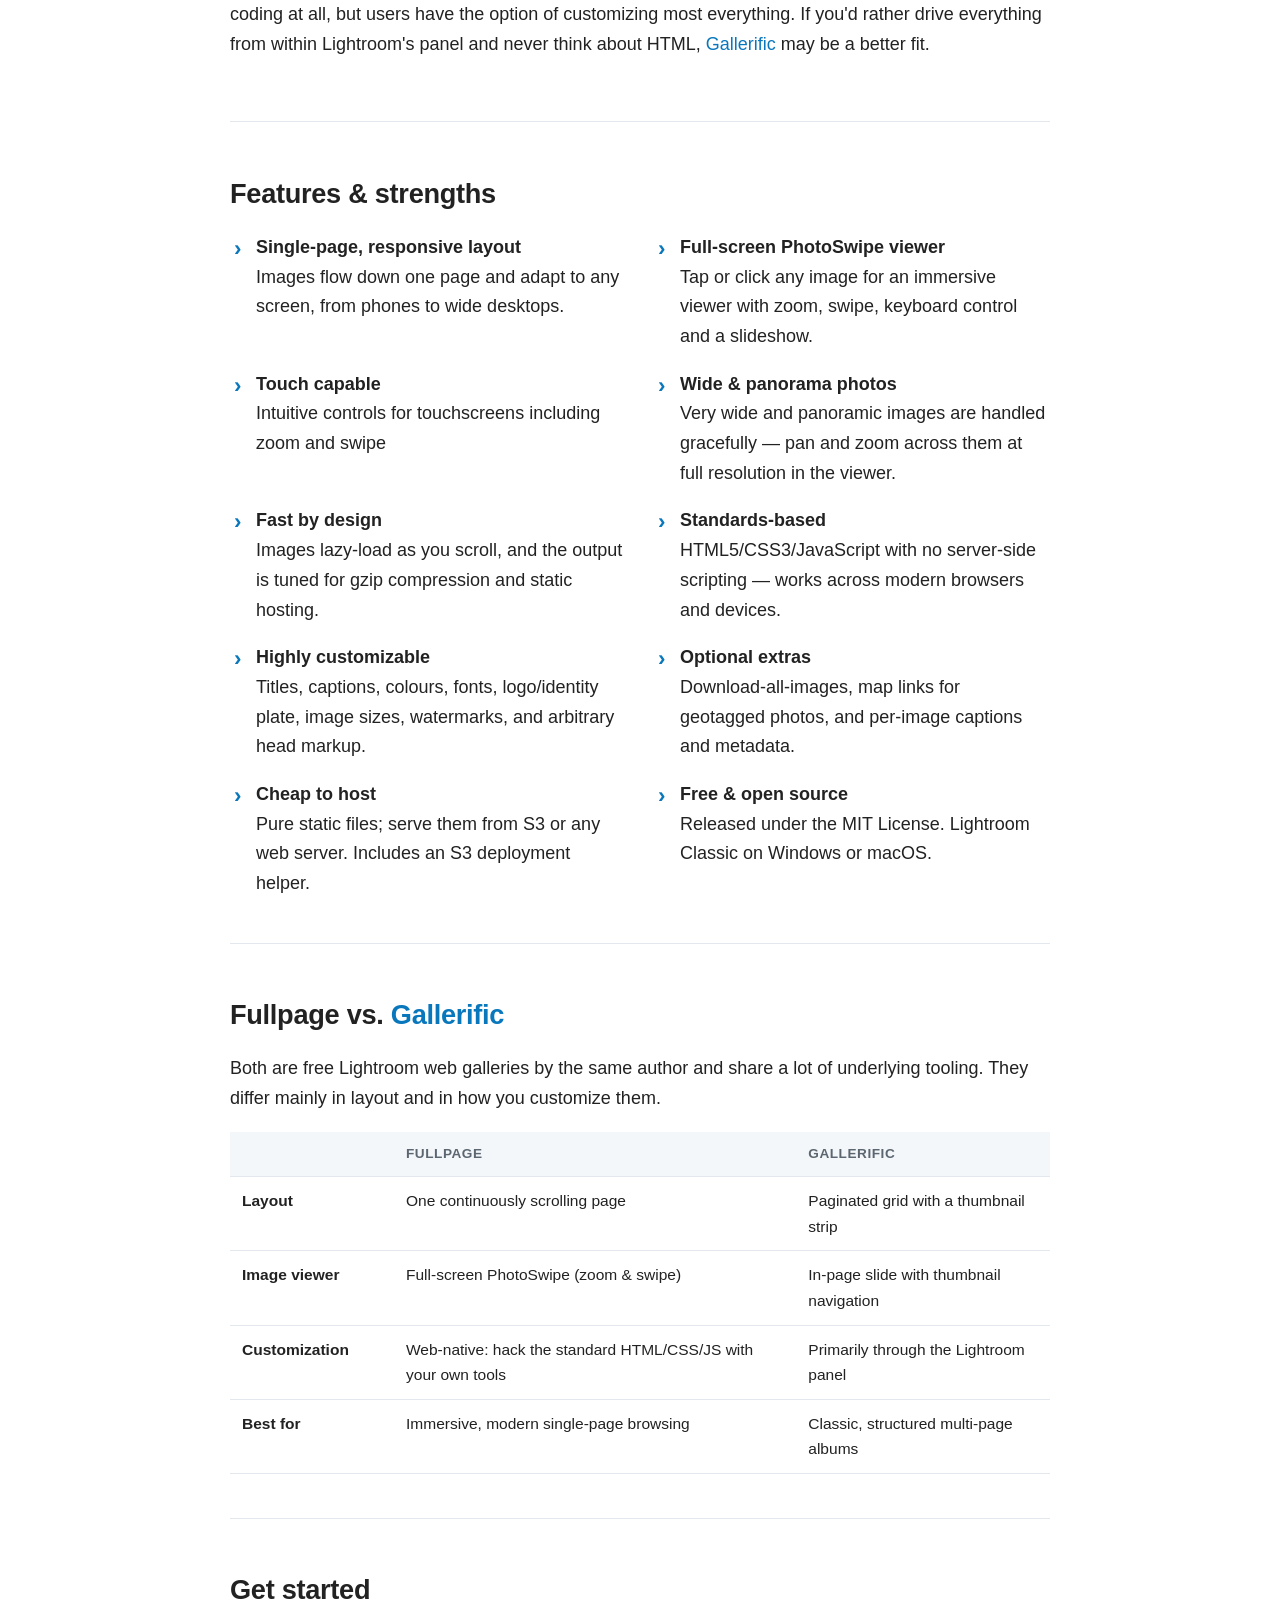
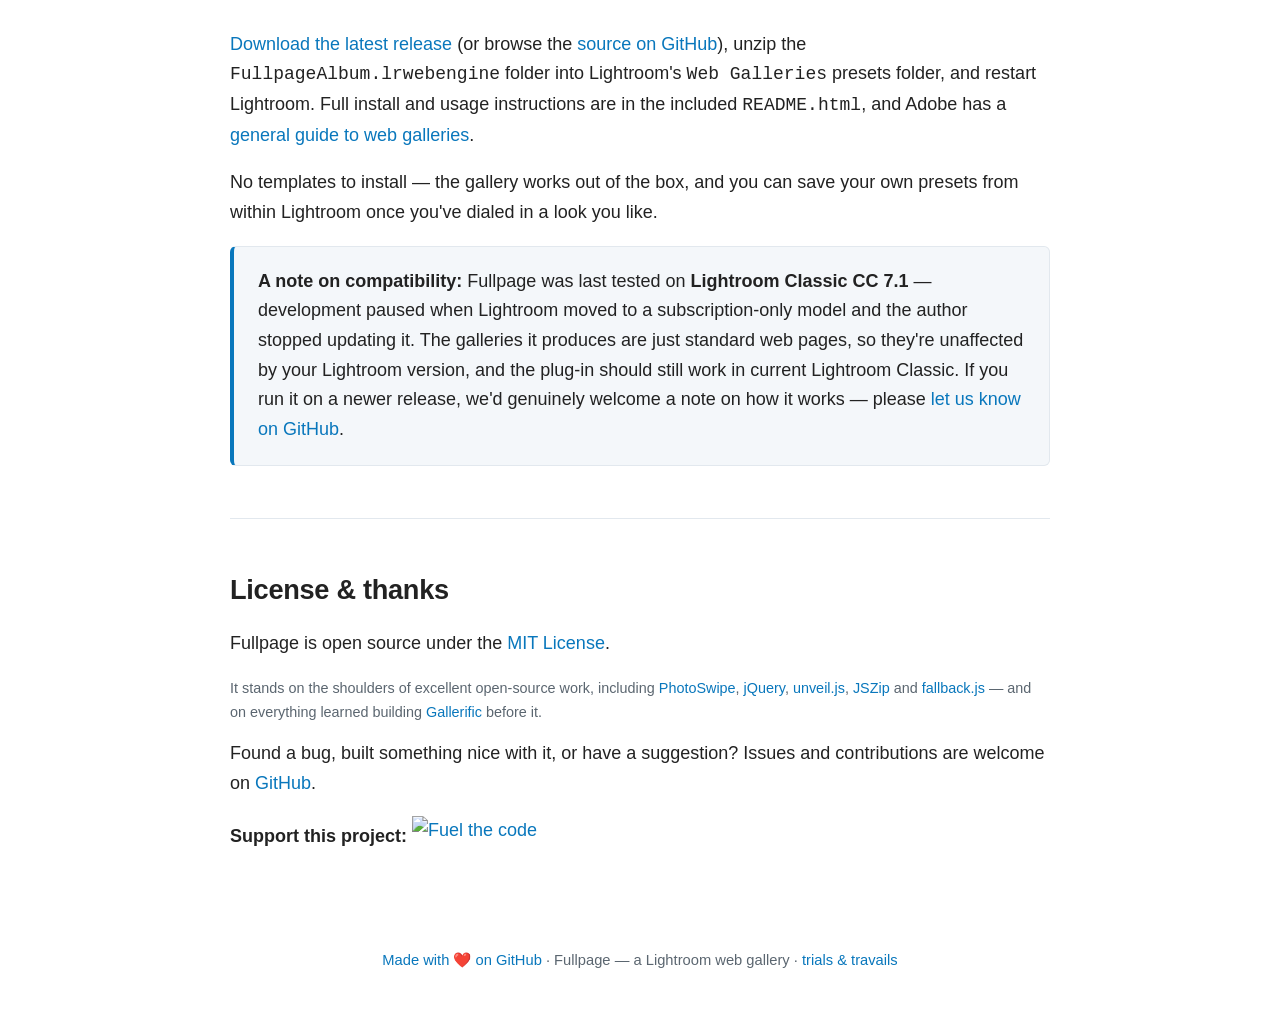
==== commit 6baa94f4: "minor doc updates and added support link" ====
--- a/docs/index.html
+++ b/docs/index.html
@@ -131,6 +131,7 @@
     <ul class="features">
       <li><b>Single-page, responsive layout</b>Images flow down one page and adapt to any screen, from phones to wide desktops.</li>
       <li><b>Full-screen PhotoSwipe viewer</b>Tap or click any image for an immersive viewer with zoom, swipe, keyboard control and a slideshow.</li>
+      <li><b>Touch capable</b>Intuitive controls for touchscreens including zoom and swipe</li>
       <li><b>Wide &amp; panorama photos</b>Very wide and panoramic images are handled gracefully — pan and zoom across them at full resolution in the viewer.</li>
       <li><b>Fast by design</b>Images lazy-load as you scroll, and the output is tuned for gzip compression and static hosting.</li>
       <li><b>Standards-based</b>HTML5/CSS3/JavaScript with no server-side scripting — works across modern browsers and devices.</li>
@@ -169,7 +170,7 @@
     <p>Fullpage is open source under the <a href="https://opensource.org/licenses/mit-license.php">MIT License</a>.</p>
     <p class="credits">It stands on the shoulders of excellent open-source work, including <a href="https://photoswipe.com/">PhotoSwipe</a>, <a href="https://jquery.com/">jQuery</a>, <a href="https://github.com/luis-almeida/unveil">unveil.js</a>, <a href="https://stuk.github.io/jszip/">JSZip</a> and <a href="https://github.com/dolox/fallback/">fallback.js</a> — and on everything learned building <a href="https://trialstravails.blogspot.com/2015/07/gallerific.html">Gallerific</a> before it.</p>
     <p>Found a bug, built something nice with it, or have a suggestion? Issues and contributions are welcome on <a href="https://github.com/jtbr/FullpageAlbum.lrwebengine">GitHub</a>.</p>
-	<p><strong>Support this project:</strong> <a href="https://justinbriggs.net/tips/" target="_blank" rel="noopener"><img src="https://justinbriggs.net/tips-badge.svg" alt="Fuel the code"></a></p>
+	<p><strong>Support this project:</strong> <a href="https://justinbriggs.net/tips/?ref=fullpage" target="_blank" rel="noopener"><img src="https://justinbriggs.net/tips-badge.svg" alt="Fuel the code" style="height:1.3em;vertical-align:text-bottom"></a></p>
   </section>
 </main>
 
